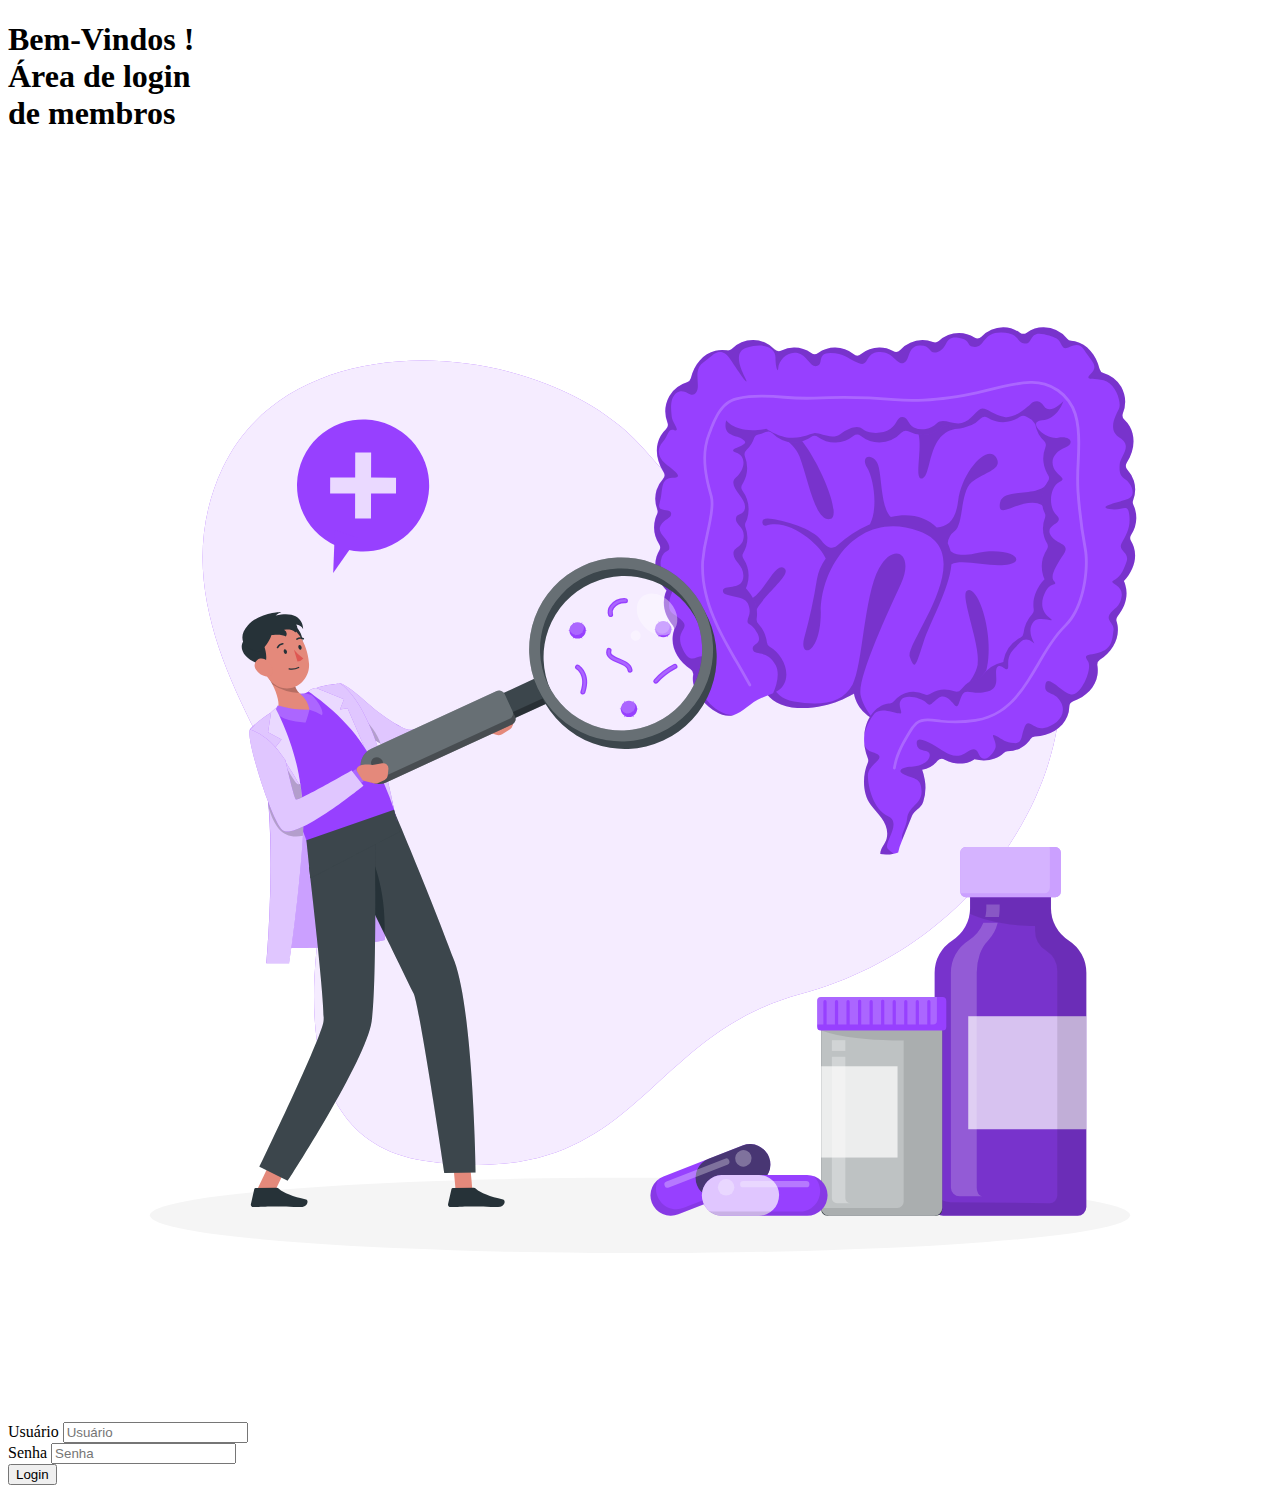
==== ProjetoMA/novo po/login/index.html @ f957b91b "ProjetoMA" ====
<!DOCTYPE html>
<html lang="en">
<head>
    <meta charset="UTF-8">
    <meta http-equiv="X-UA-Compatible" content="IE=edge">
    <meta name="viewport" content="width=device-width, initial-scale=1.0">
    <title>Focus</title>
    <link rel="website icon" type="png" href="../imagens/logo1.png">
    <link rel="stylesheet" href="../css/style.css">
</head>
<body>
    <div class="main-login">
        <div class="left-login">
            
            <h1>Bem-Vindos ! <br>Área de login <br>de membros</h1>
            
            <img src="../imagens/gut-health-animate.svg" alt="" class="img">
        </div>
        <div class="right-login">
            <div class="card-login">
                <div class="textfield">
                    <label for="usuario">Usuário</label>
                    <input type="email" name="usuario" placeholder="Usuário">
                </div>
                <div class="textfield">
                    <label for="senha">Senha</label>
                    <input type="password" name="senha" placeholder="Senha">
                </div>
                <button class="botao">Login</button>
            </div>
            
        </div>
    </div>
</body>
</html>
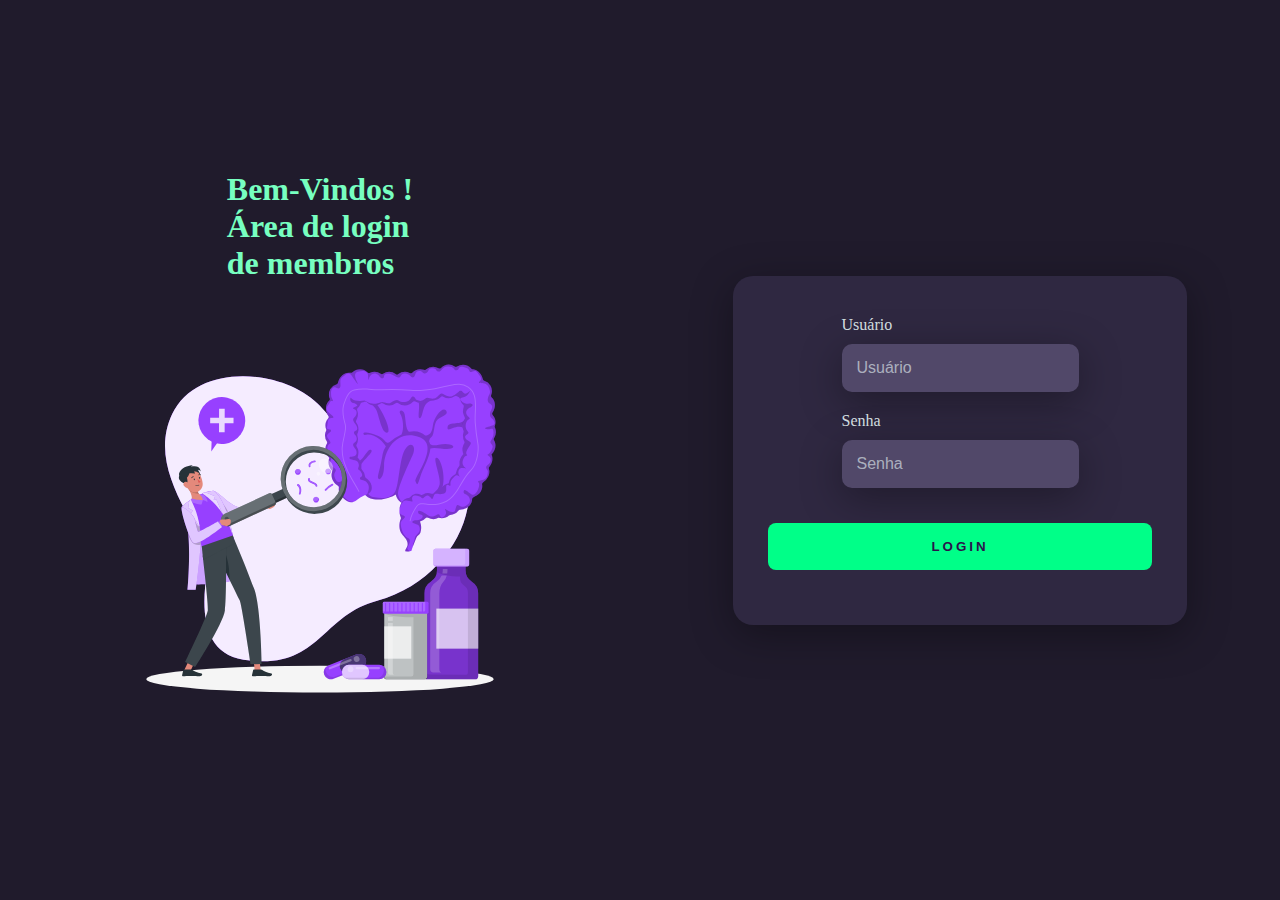
==== commit f46bd131: "Update index.html" ====
--- a/ProjetoMA/novo po/login/index.html
+++ b/ProjetoMA/novo po/login/index.html
@@ -6,7 +6,7 @@
     <meta name="viewport" content="width=device-width, initial-scale=1.0">
     <title>Focus</title>
     <link rel="website icon" type="png" href="../imagens/logo1.png">
-    <link rel="stylesheet" href="../css/style.css">
+    <link rel="stylesheet" href="style.css">
 </head>
 <body>
     <div class="main-login">
--- a/ProjetoMA/novo po/login/style.css
+++ b/ProjetoMA/novo po/login/style.css
@@ -0,0 +1,100 @@
+body{
+    margin: 0;
+}
+
+.main-login{
+    width: 100vw;
+    height: 100vh;
+    background-color: #201b2c;
+    display: flex;
+    justify-content: center;
+    align-items: center;
+}
+
+.left-login{
+    width: 50vw;
+    height: 100vh;
+    display: flex;
+    justify-content: center;
+    align-items: center;
+    flex-direction: column;
+}
+
+.left-login h1{
+    color: #77ffc0;
+}
+
+.img{
+    width: 35vw;
+}
+
+.right-login{
+    width: 50vw;
+    height: 100vh;
+    display: flex;
+    justify-content: center;
+    align-items: center;
+}
+
+.card-login{
+    width: 60%;
+    display: flex;
+    justify-content: center;
+    align-items: center;
+    flex-direction: column;
+    padding: 30px 35px;
+    background-color: #2f2841;
+    border-radius: 20px;
+    box-shadow: 0px 10px 40px #00000056;
+}
+
+.card-login h1{
+    color: #00ff88;
+    font-weight: 800;
+    margin: 0;
+}
+
+.textfield{
+    display: flex;
+    flex-direction: column;
+    align-items: flex-start;
+    justify-content: center;   
+    margin: 10px 0px;
+}
+
+.textfield input{
+    width: 100%;
+    border: none;
+    border-radius: 10px;
+    padding: 15px;
+    background-color: #514869;
+    color: #f0ffffde;
+    font-size: 12pt;
+    box-shadow: 0px 10px 40px #00000056;
+    outline: none;
+    box-sizing: border-box;
+}
+
+.textfield label{
+    color: #f0ffffde;
+    margin-bottom: 10px;
+}
+
+.textfield input::placeholder{
+    color: #f0ffff94;
+}
+
+.botao{
+    width: 100%;
+    padding: 16px 0px;
+    margin: 25px;
+    border: none;
+    border-radius: 8px;
+    outline: none;
+    text-transform: uppercase;
+    font-weight: 800;
+    letter-spacing: 3px;
+    color: #2b134b;
+    background-color: #00ff88;
+    cursor: pointer;
+}
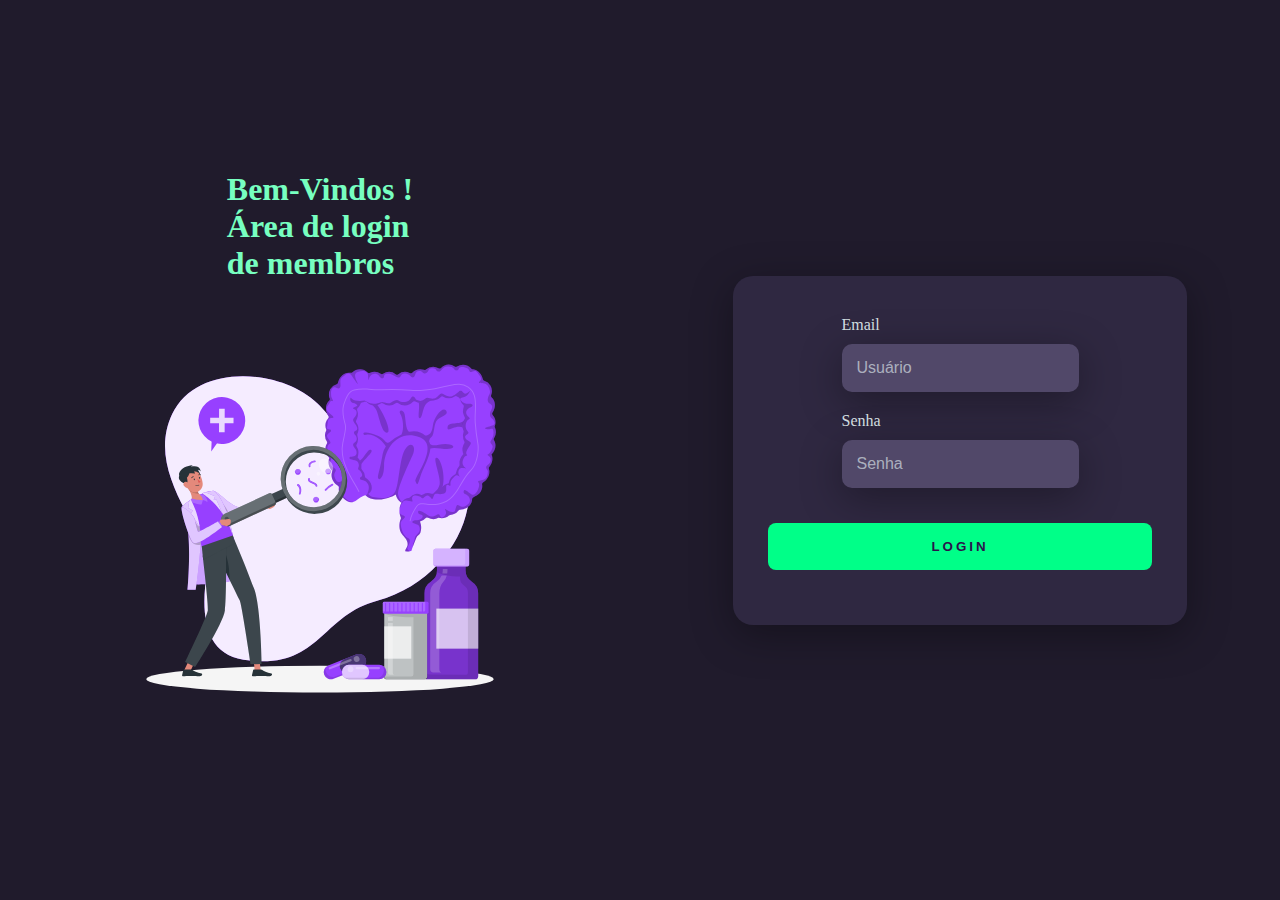
==== commit 6f54cbed: "Main" ====
--- a/ProjetoMA/novo po/login/index.html
+++ b/ProjetoMA/novo po/login/index.html
@@ -17,17 +17,17 @@
             <img src="../imagens/gut-health-animate.svg" alt="" class="img">
         </div>
         <div class="right-login">
-            <div class="card-login">
+            <form class="card-login" action="../siteprincipal/index.html">
                 <div class="textfield">
-                    <label for="usuario">Usuário</label>
+                    <label for="email">Email</label>
                     <input type="email" name="usuario" placeholder="Usuário">
                 </div>
                 <div class="textfield">
-                    <label for="senha">Senha</label>
+                    <label for="password">Senha</label>
                     <input type="password" name="senha" placeholder="Senha">
                 </div>
-                <button class="botao">Login</button>
-            </div>
+                <button type="submit" class="botao">Login</button>
+            </form>
             
         </div>
     </div>
